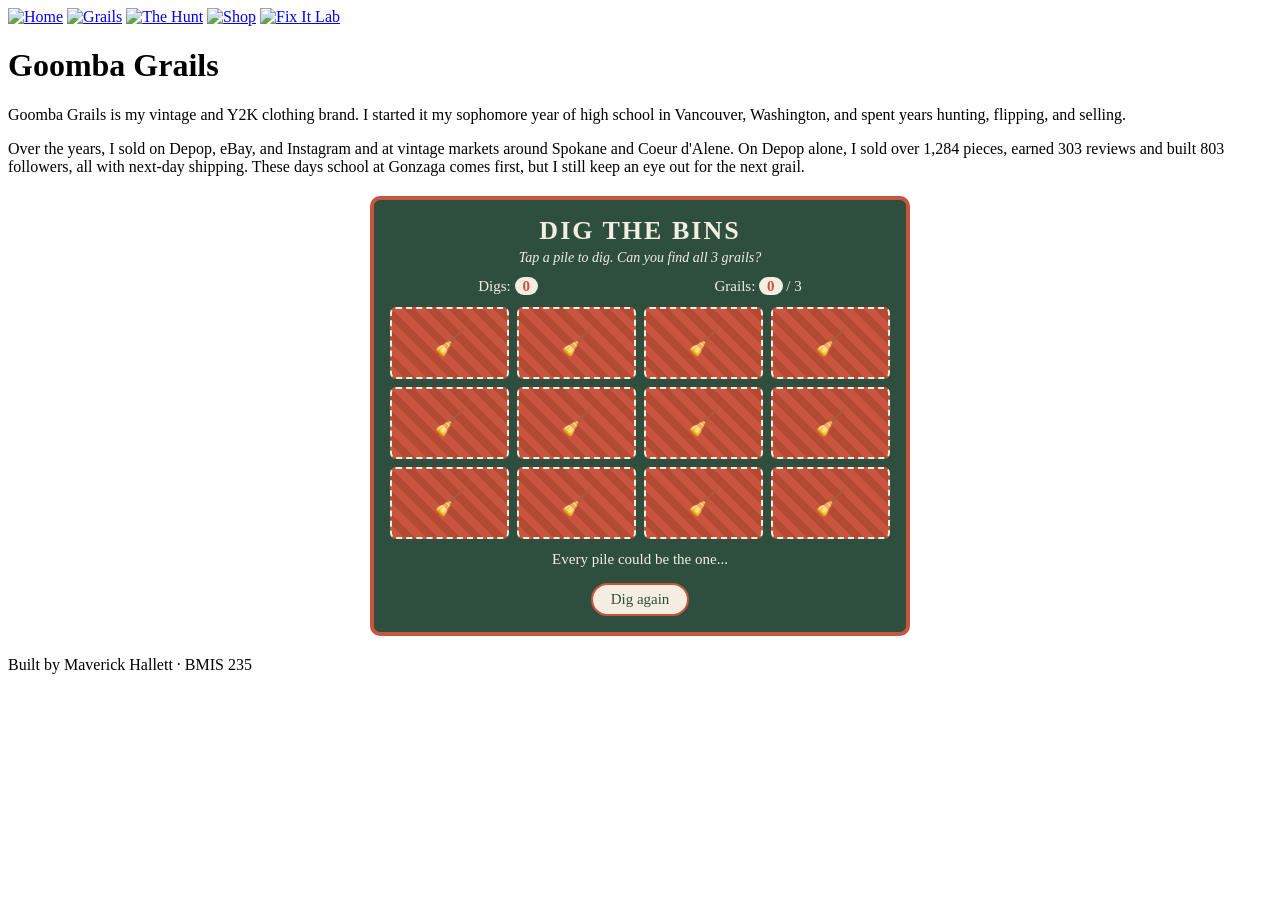
==== index.html @ 56904c8f "Update author comments to HTML-4 Co-Authored-By: Claude Opus 5.5 <noreply@anthropic.com> Claude-Sess" ====
<!DOCTYPE html>
<!--
  Author: Maverick Hallett
  GU username: mhallett
  Course: BMIS 235 - HTML-4
-->
<html lang="en">
<head>
<meta charset="utf-8">
<meta name="author" content="Maverick Hallett">
<title>Goomba Grails | Home</title>

<!-- this one line connects the page to the stylesheet -->
<link rel="stylesheet" href="styles.css">
</head>
<body>

<!-- ===== MENU ============================================================
     The menu is four links. Each link wraps an image instead of words.
     Build it once on this page, check that every link works,
     then copy the whole <nav> block and paste it over the menu on the
     other three pages, so every page has the exact same menu.
     ===================================================================== -->
<nav>
    <a href="index.html"><img src="img/home.png" alt="Home"></a>
    <a href="grails.html"><img src="img/grails.png" alt="Grails"></a>
    <a href="thehunt.html"><img src="img/thehunt.png" alt="The Hunt"></a>
    <a href="shop.html"><img src="img/shop.png" alt="Shop"></a>
    <a href="fixit.html"><img src="img/fixit.png" alt="Fix It Lab"></a>
</nav>

<h1>Goomba Grails</h1>
  
<p>Goomba Grails is my vintage and Y2K clothing brand. I started it my
sophomore year of high school in Vancouver, Washington, and spent years
hunting, flipping, and selling.</p>
  
<p>Over the years, I sold on Depop, eBay, and Instagram and at vintage
markets around Spokane and Coeur d'Alene. On Depop alone, I sold over
1,284 pieces, earned 303 reviews and built 803 followers, all with
next-day shipping. These days school at Gonzaga comes first, but I
still keep an eye out for the next grail.</p>

  

<!-- ===== SHOWCASE ======================================================
     This box is empty on purpose. In Part 7 you paste an interactive
     graphic BETWEEN the opening <div> and the closing </div> below.
     ===================================================================== -->
<div class="showcase">
  <!-- HTML: the "Dig the Bins" game. 12 piles of clothes; tap one to dig through it.
     Most piles are junk, but 3 hide real Goomba Grails finds. -->
<div class="showcase-game">
  <div class="showcase-head">
    <div class="showcase-title">Dig the Bins</div>
    <div class="showcase-sub">Tap a pile to dig. Can you find all 3 grails?</div>
  </div>
  <div class="showcase-stats">
    <span>Digs: <b class="showcase-digs">0</b></span>
    <span>Grails: <b class="showcase-found">0</b> / 3</span>
  </div>
  <div class="showcase-grid"></div>
  <div class="showcase-msg">Every pile could be the one...</div>
  <button class="showcase-reset" type="button">Dig again</button>
</div>

<!-- CSS: brand colors, the bin tiles, the flip animation and the grail glow.
     Every rule starts with .showcase so it can't change the rest of the page. -->
<style>
.showcase .showcase-game {
  max-width: 540px;
  margin: 20px auto;
  padding: 16px;
  background: #2F4F3E;
  border: 4px solid #C8553D;
  border-radius: 10px;
  font-family: Georgia, serif;
  color: #F4EDE1;
  box-sizing: border-box;
  text-align: center;
}
.showcase .showcase-title {
  font-size: 26px;
  font-weight: bold;
  letter-spacing: 2px;
  text-transform: uppercase;
}
.showcase .showcase-sub {
  font-size: 14px;
  font-style: italic;
  margin-top: 4px;
}
.showcase .showcase-stats {
  display: flex;
  justify-content: space-around;
  margin: 12px 0;
  font-size: 15px;
}
.showcase .showcase-stats b {
  color: #C8553D;
  background: #F4EDE1;
  padding: 1px 8px;
  border-radius: 10px;
}
.showcase .showcase-grid {
  display: grid;
  grid-template-columns: repeat(4, 1fr);
  gap: 8px;
}
.showcase .showcase-tile {
  height: 72px;
  perspective: 600px;
  cursor: pointer;
}
.showcase .showcase-inner {
  position: relative;
  width: 100%;
  height: 100%;
  transition: transform 0.5s;
  transform-style: preserve-3d;
}
.showcase .showcase-tile.dug .showcase-inner {
  transform: rotateY(180deg);
}
.showcase .showcase-front,
.showcase .showcase-back {
  position: absolute;
  inset: 0;
  display: flex;
  align-items: center;
  justify-content: center;
  padding: 4px;
  border-radius: 6px;
  backface-visibility: hidden;
  box-sizing: border-box;
  font-size: 12px;
  line-height: 1.2;
}
.showcase .showcase-front {
  background: repeating-linear-gradient(45deg, #C8553D, #C8553D 8px, #b44a34 8px, #b44a34 16px);
  border: 2px dashed #F4EDE1;
  font-size: 26px;
}
.showcase .showcase-tile:hover .showcase-front {
  filter: brightness(1.15);
}
.showcase .showcase-back {
  background: #F4EDE1;
  color: #7a7a7a;
  transform: rotateY(180deg);
  font-style: italic;
}
.showcase .showcase-tile.grail .showcase-back {
  background: #F4EDE1;
  color: #2F4F3E;
  font-style: normal;
  font-weight: bold;
  border: 3px solid #C8553D;
  animation: showcase-glow 1s ease-in-out 2;
}
@keyframes showcase-glow {
  0%, 100% { box-shadow: 0 0 0 rgba(244, 237, 225, 0); }
  50% { box-shadow: 0 0 18px 6px rgba(244, 237, 225, 0.9); }
}
.showcase .showcase-msg {
  margin-top: 12px;
  min-height: 22px;
  font-size: 15px;
}
.showcase .showcase-msg.win {
  font-weight: bold;
  font-size: 17px;
}
.showcase .showcase-reset {
  margin-top: 10px;
  padding: 6px 18px;
  font-family: Georgia, serif;
  font-size: 15px;
  background: #F4EDE1;
  color: #2F4F3E;
  border: 2px solid #C8553D;
  border-radius: 20px;
  cursor: pointer;
}
.showcase .showcase-reset:hover {
  background: #C8553D;
  color: #F4EDE1;
}
@media (max-width: 480px) {
  .showcase .showcase-tile { height: 64px; }
  .showcase .showcase-back { font-size: 10px; }
  .showcase .showcase-title { font-size: 21px; }
}
</style>

<!-- JavaScript: shuffles the piles, flips a pile when tapped, counts digs and grails,
     and shows a win message when all 3 grails are found. -->
<script>
(function () {
  var game = document.querySelector('.showcase .showcase-game');
  var grid = game.querySelector('.showcase-grid');
  var digsEl = game.querySelector('.showcase-digs');
  var foundEl = game.querySelector('.showcase-found');
  var msg = game.querySelector('.showcase-msg');

  var grails = ["'50s Levi's Big E Jacket", 'Original Nirvana In Utero', 'Patagonia Synchilla'];
  var junk = ['Faded promo tee', 'Stained khakis', 'Mall-brand polo', 'Pilled fleece',
              'Office slacks', '5K fun run tee', 'Torn windbreaker', 'Plain gray hoodie', 'One lonely sock'];
  var junkLines = ['Nope. Keep digging.', 'Just a rag...', 'Bins gonna bin.', 'Not today.', 'Back in the pile.'];
  var digs = 0, found = 0;

  function shuffle(list) {
    for (var i = list.length - 1; i > 0; i--) {
      var j = Math.floor(Math.random() * (i + 1));
      var t = list[i]; list[i] = list[j]; list[j] = t;
    }
    return list;
  }

  function build() {
    digs = 0; found = 0;
    digsEl.textContent = '0';
    foundEl.textContent = '0';
    msg.textContent = 'Every pile could be the one...';
    msg.classList.remove('win');
    grid.innerHTML = '';

    var items = grails.map(function (g) { return { name: g, grail: true }; })
      .concat(junk.map(function (j) { return { name: j, grail: false }; }));

    shuffle(items).forEach(function (item) {
      var tile = document.createElement('div');
      tile.className = 'showcase-tile';
      tile.innerHTML = '<div class="showcase-inner">' +
        '<div class="showcase-front">&#129529;</div>' +
        '<div class="showcase-back">' + (item.grail ? '&#11088; GRAIL!<br>' : '') + item.name + '</div>' +
        '</div>';
      tile.addEventListener('click', function () { dig(tile, item); });
      grid.appendChild(tile);
    });
  }

  function dig(tile, item) {
    if (tile.classList.contains('dug') || found === 3) return;
    tile.classList.add('dug');
    digs++;
    digsEl.textContent = digs;

    if (item.grail) {
      tile.classList.add('grail');
      found++;
      foundEl.textContent = found;
      if (found === 3) {
        msg.textContent = 'All 3 grails in ' + digs + ' digs. That\'s the hunt.';
        msg.classList.add('win');
      } else {
        msg.textContent = 'GRAIL! ' + item.name + '!';
      }
    } else {
      msg.textContent = junkLines[Math.floor(Math.random() * junkLines.length)];
    }
  }

  game.querySelector('.showcase-reset').addEventListener('click', build);
  build();
})();
</script>
</div>

<!-- Footer: fill in your name -->
<footer>Built by Maverick Hallett &middot; BMIS 235</footer>

</body>
</html>
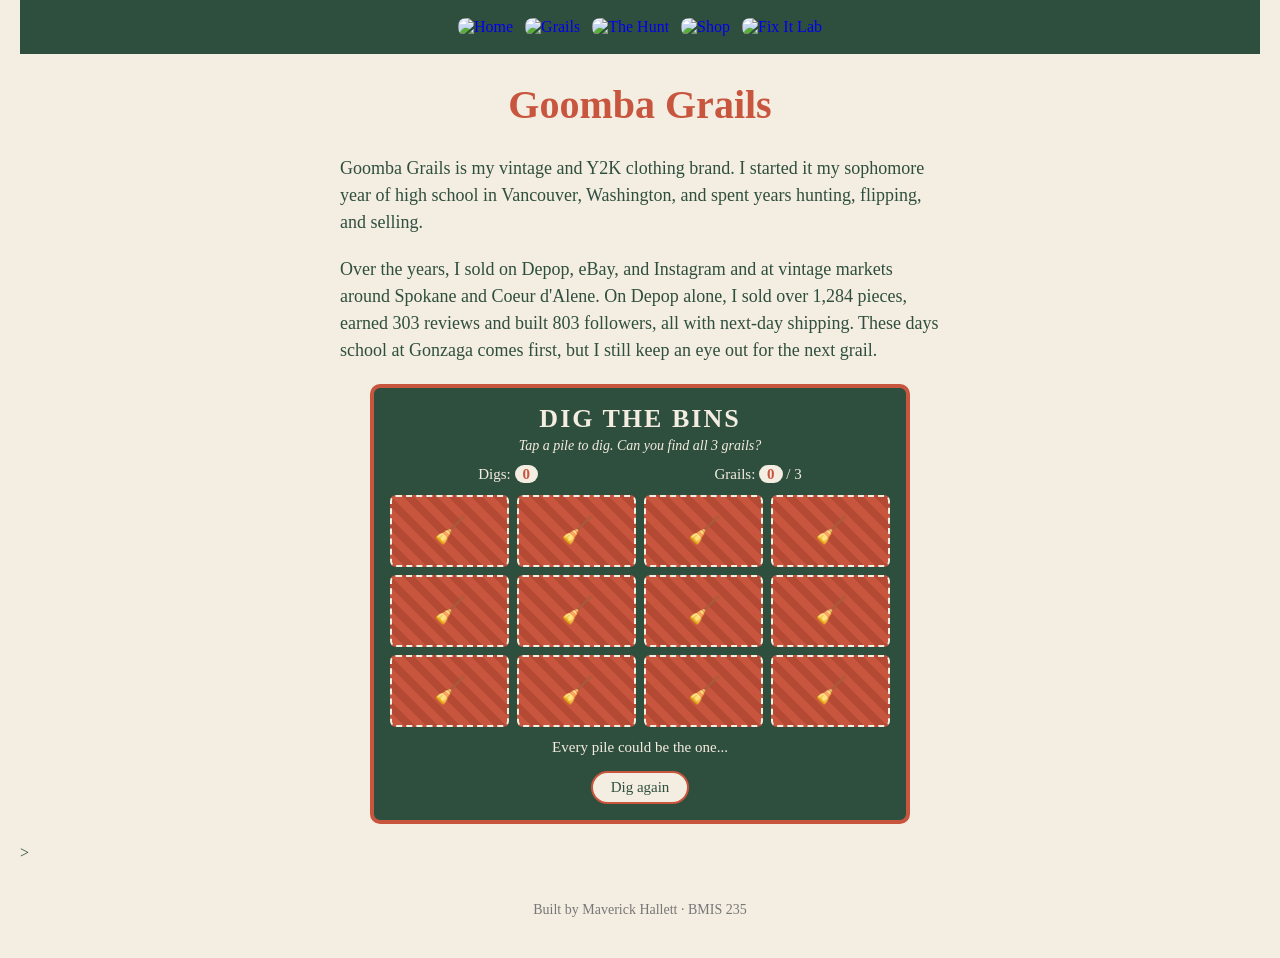
==== commit c32a43bb: "Add Fix It Lab to the menu on every page Co-Authored-By: Claude Opus 5.5 <noreply@anthropic.com> Cla" ====
--- a/index.html
+++ b/index.html
@@ -2,7 +2,7 @@
 <!--
   Author: Maverick Hallett
   GU username: mhallett
-  Course: BMIS 235 - HTML-4
+  Course: BMIS 235 - HTML-3
 -->
 <html lang="en">
 <head>
@@ -265,7 +265,7 @@
   build();
 })();
 </script>
-</div>
+></div>
 
 <!-- Footer: fill in your name -->
 <footer>Built by Maverick Hallett &middot; BMIS 235</footer>
--- a/styles.css
+++ b/styles.css
@@ -0,0 +1,87 @@
+/* =====================================================================
+   styles.css  ·  GOOMBA GRAILS
+   ---------------------------------------------------------------------
+   This one file is your brand guide. Every page that links to it gets
+   the same font, the same colors and the same spacing.
+   Change a color here once, and every page changes.
+
+   Use the same font and colors you picked for your Excel menu images,
+   so the menu and the pages look like one brand.
+   ===================================================================== */
+
+body {
+    font-family: Georgia, "Times New Roman", serif;
+    background-color: #F4EDE1;
+    color: #2F4F3E;
+    margin: 0;
+    padding: 0 20px 40px 20px;
+}
+
+/* the menu at the top of every page */
+nav {
+    background-color: #2F4F3E;
+    padding: 14px;
+    text-align: center;
+}
+
+/* every image inside the menu is forced to the same height.
+   If your images still look different sizes, their WIDTHS are
+   different: go back to Excel and make every cell the same size. */
+nav img {
+    height: 50px;
+    margin: 4px;
+    vertical-align: middle;
+}
+
+/* no underline or border around the image links */
+nav a {
+    text-decoration: none;
+}
+
+h1 {
+    color: #C8553D;
+    text-align: center;
+    font-size: 40px;
+}
+
+p {
+    max-width: 600px;
+    margin: 20px auto;
+    font-size: 18px;
+    line-height: 1.5;
+}
+
+footer {
+    text-align: center;
+    font-size: 14px;
+    color: #777777;
+    margin-top: 40px;
+}
+
+/* NEW STYLE 1: links match the brand, with a hover effect */
+p a {
+    color: #C8553D;
+    font-weight: bold;
+    text-decoration: none;
+}
+
+p a:hover {
+    color: #2F4F3E;
+    text-decoration: underline;
+}
+
+/* NEW STYLE 2: section headings with a rust underline */
+h2 {
+    color: #2F4F3E;
+    text-align: center;
+    font-size: 26px;
+    border-bottom: 3px solid #C8553D;
+    max-width: 600px;
+    margin: 40px auto 10px auto;
+    padding-bottom: 6px;
+}
+
+/* NEW STYLE 3: rounded corners on the menu buttons */
+nav img {
+    border-radius: 8px;
+}
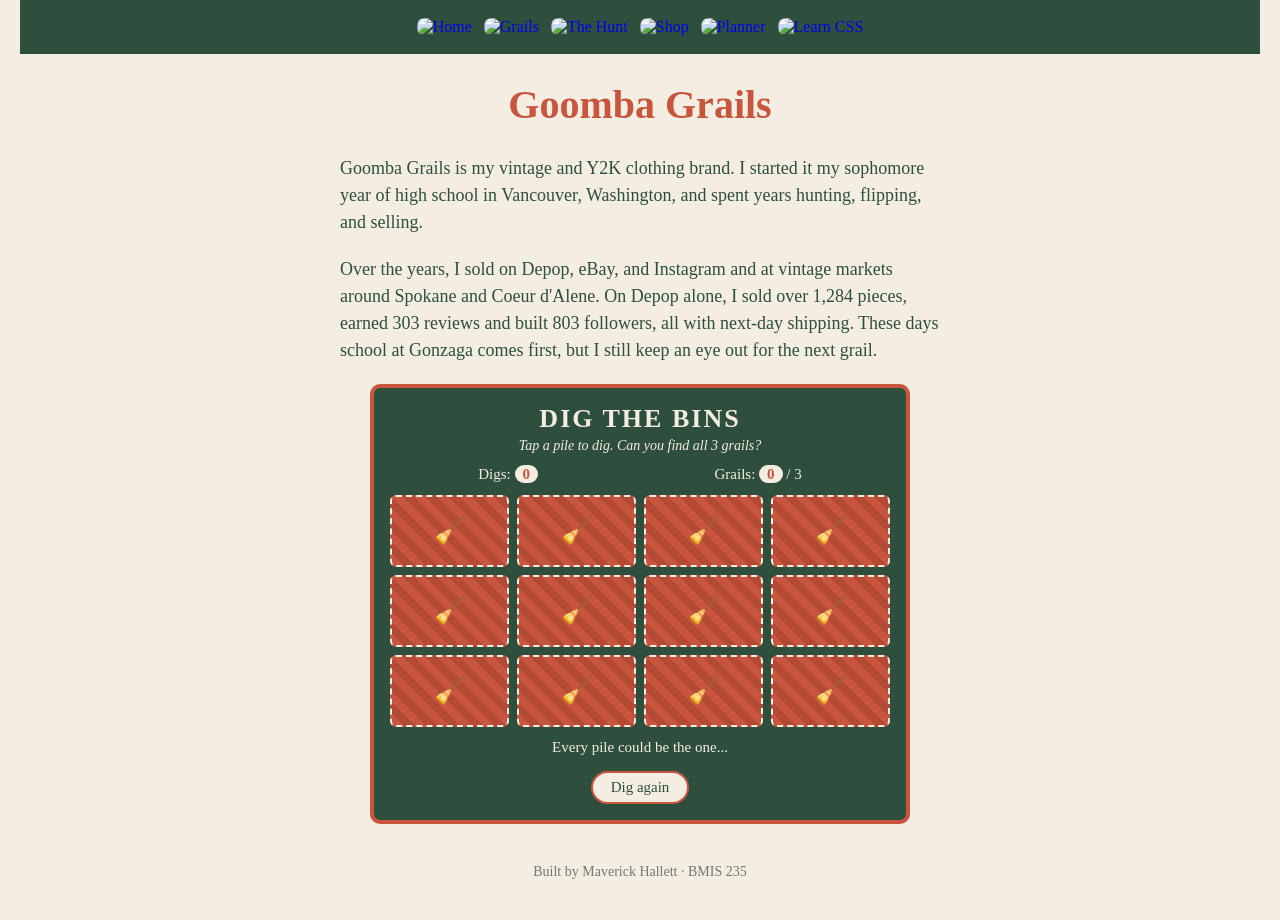
==== commit f1ccb182: "Swap Fix It Lab for Planner and Learn CSS in every menu Co-Authored-By: Claude Opus 5.5 <noreply@ant" ====
--- a/index.html
+++ b/index.html
@@ -2,7 +2,7 @@
 <!--
   Author: Maverick Hallett
   GU username: mhallett
-  Course: BMIS 235 - HTML-3
+  Course: BMIS 235 - HTML-4
 -->
 <html lang="en">
 <head>
@@ -26,7 +26,8 @@
     <a href="grails.html"><img src="img/grails.png" alt="Grails"></a>
     <a href="thehunt.html"><img src="img/thehunt.png" alt="The Hunt"></a>
     <a href="shop.html"><img src="img/shop.png" alt="Shop"></a>
-    <a href="fixit.html"><img src="img/fixit.png" alt="Fix It Lab"></a>
+    <a href="planner.html"><img src="img/planner.png" alt="Planner"></a>
+    <a href="learn.html"><img src="img/learn.png" alt="Learn CSS"></a>
 </nav>
 
 <h1>Goomba Grails</h1>
@@ -265,7 +266,7 @@
   build();
 })();
 </script>
-></div>
+</div>
 
 <!-- Footer: fill in your name -->
 <footer>Built by Maverick Hallett &middot; BMIS 235</footer>
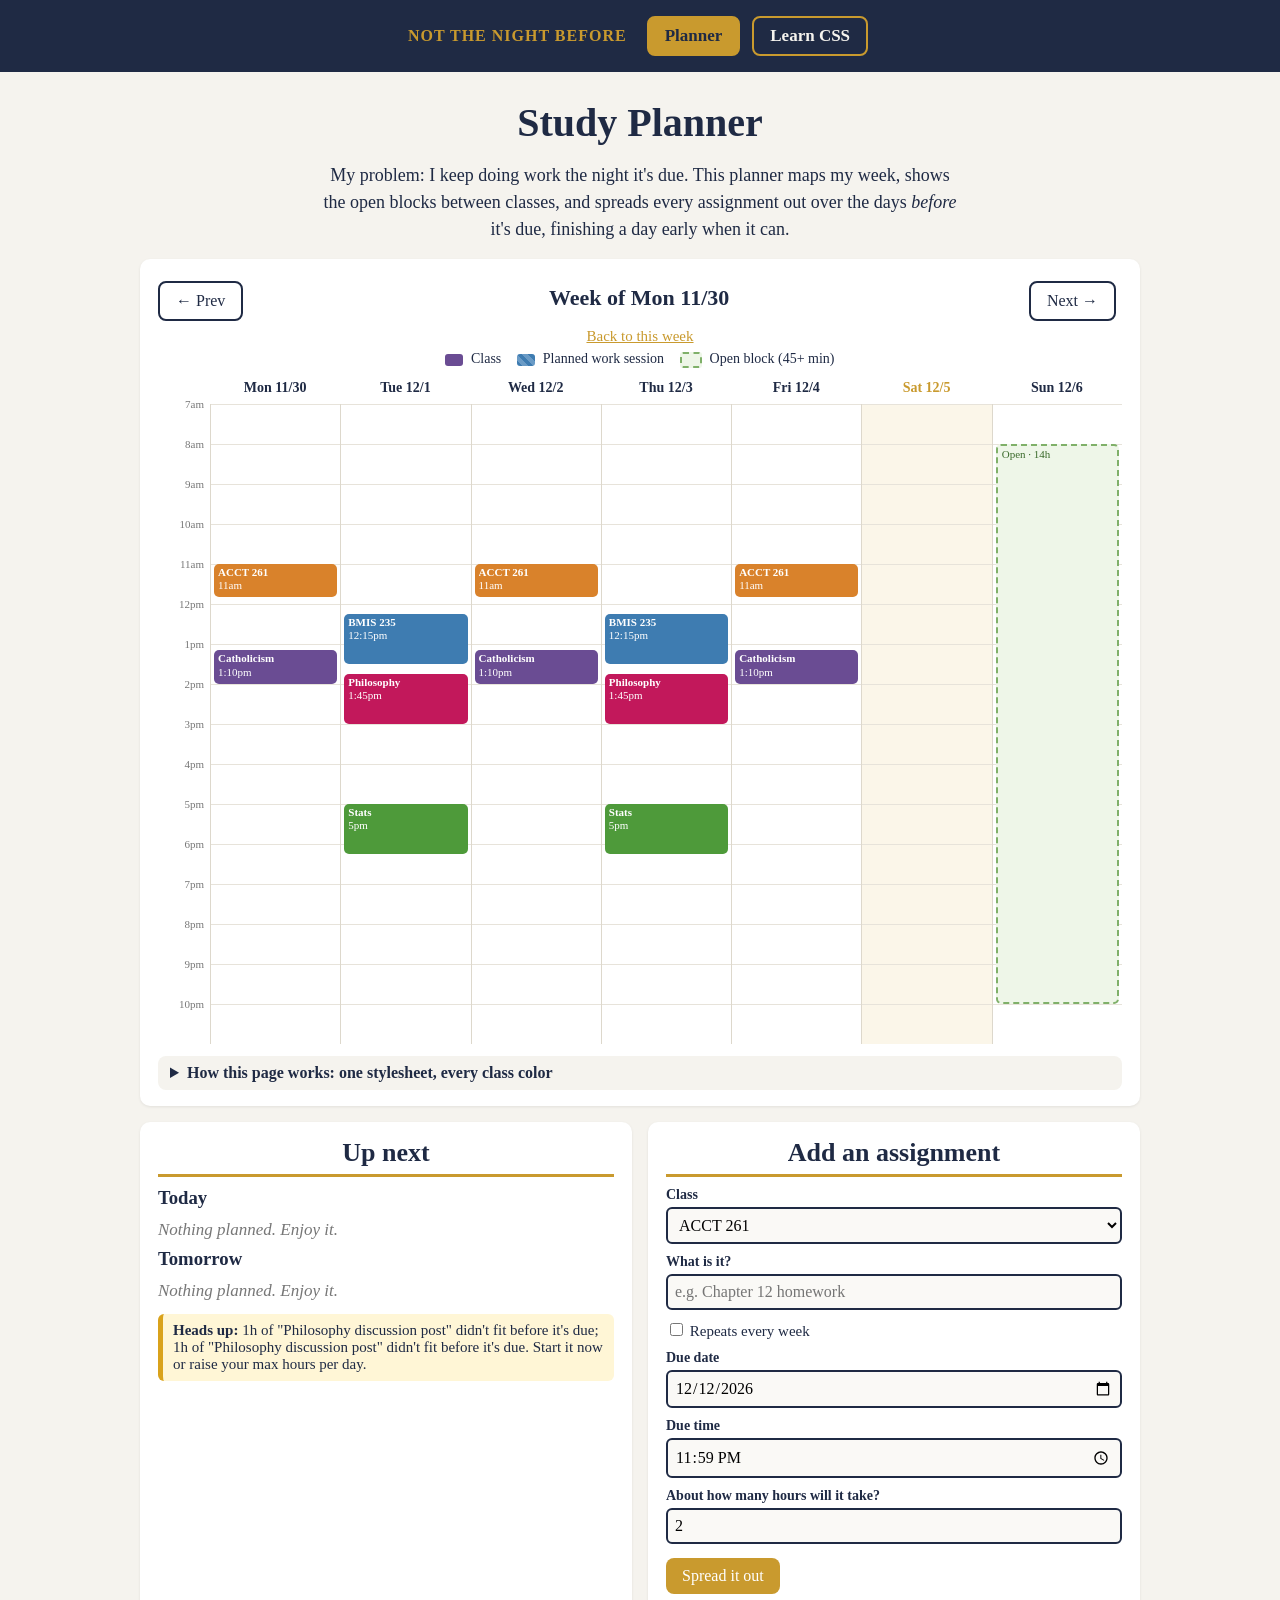
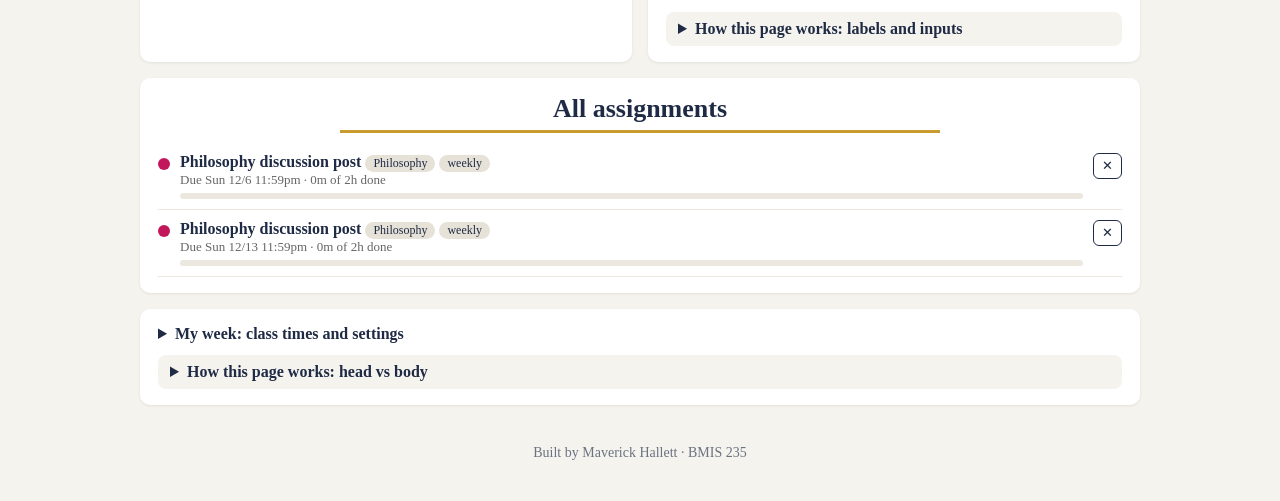
==== commit 368c1dac: "Remove the Goomba Grails pages and menu images Co-Authored-By: Claude Opus 5.5 <noreply@anthropic.co" ====
--- a/index.html
+++ b/index.html
@@ -2,274 +2,145 @@
 <!--
   Author: Maverick Hallett
   GU username: mhallett
-  Course: BMIS 235 - HTML-4
+  Course: BMIS 235 - HTML-4 (Path 3: Full build)
+  Page: Home. A study planner that spreads work out before the due date instead of the night before.
 -->
 <html lang="en">
 <head>
 <meta charset="utf-8">
+<meta name="viewport" content="width=device-width, initial-scale=1">
 <meta name="author" content="Maverick Hallett">
-<title>Goomba Grails | Home</title>
+<title>Not the Night Before | Study Planner</title>
 
-<!-- this one line connects the page to the stylesheet -->
+<!-- the brand stylesheet both pages share -->
 <link rel="stylesheet" href="styles.css">
+<!-- styles for the planner and Learn CSS pages (class colors live here) -->
+<link rel="stylesheet" href="tools.css">
 </head>
 <body>
 
-<!-- ===== MENU ============================================================
-     The menu is four links. Each link wraps an image instead of words.
-     Build it once on this page, check that every link works,
-     then copy the whole <nav> block and paste it over the menu on the
-     other three pages, so every page has the exact same menu.
-     ===================================================================== -->
 <nav>
-    <a href="index.html"><img src="img/home.png" alt="Home"></a>
-    <a href="grails.html"><img src="img/grails.png" alt="Grails"></a>
-    <a href="thehunt.html"><img src="img/thehunt.png" alt="The Hunt"></a>
-    <a href="shop.html"><img src="img/shop.png" alt="Shop"></a>
-    <a href="planner.html"><img src="img/planner.png" alt="Planner"></a>
-    <a href="learn.html"><img src="img/learn.png" alt="Learn CSS"></a>
+    <span class="site-name">NOT THE NIGHT BEFORE</span>
+    <a href="index.html" class="here">Planner</a>
+    <a href="learn.html">Learn CSS</a>
 </nav>
 
-<h1>Goomba Grails</h1>
-  
-<p>Goomba Grails is my vintage and Y2K clothing brand. I started it my
-sophomore year of high school in Vancouver, Washington, and spent years
-hunting, flipping, and selling.</p>
-  
-<p>Over the years, I sold on Depop, eBay, and Instagram and at vintage
-markets around Spokane and Coeur d'Alene. On Depop alone, I sold over
-1,284 pieces, earned 303 reviews and built 803 followers, all with
-next-day shipping. These days school at Gonzaga comes first, but I
-still keep an eye out for the next grail.</p>
+<h1>Study Planner</h1>
+<p class="tool-intro">My problem: I keep doing work the night it's due. This planner maps my week,
+shows the open blocks between classes, and spreads every assignment out over the days
+<em>before</em> it's due, finishing a day early when it can.</p>
 
-  
+<main class="tool">
 
-<!-- ===== SHOWCASE ======================================================
-     This box is empty on purpose. In Part 7 you paste an interactive
-     graphic BETWEEN the opening <div> and the closing </div> below.
-     ===================================================================== -->
-<div class="showcase">
-  <!-- HTML: the "Dig the Bins" game. 12 piles of clothes; tap one to dig through it.
-     Most piles are junk, but 3 hide real Goomba Grails finds. -->
-<div class="showcase-game">
-  <div class="showcase-head">
-    <div class="showcase-title">Dig the Bins</div>
-    <div class="showcase-sub">Tap a pile to dig. Can you find all 3 grails?</div>
+  <!-- ===== THIS WEEK ===== -->
+  <section class="tool-card">
+    <div class="pl-weekbar">
+      <button type="button" class="tool-btn tool-ghost" id="pl-prev" aria-label="Previous week">← Prev</button>
+      <h2 id="pl-week-label">This week</h2>
+      <button type="button" class="tool-btn tool-ghost" id="pl-next" aria-label="Next week">Next →</button>
+    </div>
+    <div class="pl-center"><button type="button" class="tool-link" id="pl-this">Back to this week</button></div>
+    <div class="pl-legend">
+      <span><i class="pl-key pl-key-class"></i> Class</span>
+      <span><i class="pl-key pl-key-session"></i> Planned work session</span>
+      <span><i class="pl-key pl-key-open"></i> Open block (45+ min)</span>
+    </div>
+    <div class="pl-scroll"><div class="pl-grid" id="pl-grid"></div></div>
+    <details class="tool-how">
+      <summary>How this page works: one stylesheet, every class color</summary>
+      <p>Every ACCT 261 block on this map, in the list and in the editor gets its color from
+      <strong>one rule</strong> in <code>tools.css</code>: <code>.c-acct { background: #D9822B; }</code>.
+      The blocks just carry <code>class="c-acct"</code>. Change that one rule and every ACCT block on
+      the page changes. That's the same reason one <code>styles.css</code> can brand both pages of this site.
+      <a href="learn.html">Try it in Learn CSS →</a></p>
+    </details>
+  </section>
+
+  <div class="pl-two">
+    <!-- ===== UP NEXT ===== -->
+    <section class="tool-card">
+      <h2>Up next</h2>
+      <div id="pl-upnext"></div>
+    </section>
+
+    <!-- ===== ADD WORK ===== -->
+    <section class="tool-card">
+      <h2>Add an assignment</h2>
+      <form id="pl-form" class="pl-form">
+        <label for="pl-cls">Class</label>
+        <select id="pl-cls"></select>
+
+        <label for="pl-name">What is it?</label>
+        <input id="pl-name" type="text" placeholder="e.g. Chapter 12 homework" autocomplete="off">
+
+        <label class="pl-check"><input id="pl-weekly" type="checkbox"> Repeats every week</label>
+
+        <div id="pl-date-wrap">
+          <label for="pl-date">Due date</label>
+          <input id="pl-date" type="date">
+        </div>
+        <div id="pl-dow-wrap" hidden>
+          <label for="pl-dow">Due every</label>
+          <select id="pl-dow">
+            <option value="0">Sunday</option><option value="1">Monday</option><option value="2">Tuesday</option>
+            <option value="3">Wednesday</option><option value="4">Thursday</option><option value="5">Friday</option>
+            <option value="6">Saturday</option>
+          </select>
+        </div>
+
+        <label for="pl-time">Due time</label>
+        <input id="pl-time" type="time" value="23:59">
+
+        <label for="pl-hours">About how many hours will it take?</label>
+        <input id="pl-hours" type="number" min="0.5" step="0.5" value="2">
+
+        <button type="submit" class="tool-btn">Spread it out</button>
+        <span class="tool-small" id="pl-form-msg" aria-live="polite"></span>
+      </form>
+      <details class="tool-how">
+        <summary>How this page works: labels and inputs</summary>
+        <p>Each box is an <code>&lt;input&gt;</code> with a <code>&lt;label for="…"&gt;</code> whose
+        <code>for</code> matches the input's <code>id</code>. Click a label and the cursor jumps into
+        its box. It's the same idea as a link's <code>href</code> pointing at a file: one name has to
+        match another <strong>exactly</strong>.</p>
+      </details>
+    </section>
   </div>
-  <div class="showcase-stats">
-    <span>Digs: <b class="showcase-digs">0</b></span>
-    <span>Grails: <b class="showcase-found">0</b> / 3</span>
-  </div>
-  <div class="showcase-grid"></div>
-  <div class="showcase-msg">Every pile could be the one...</div>
-  <button class="showcase-reset" type="button">Dig again</button>
-</div>
 
-<!-- CSS: brand colors, the bin tiles, the flip animation and the grail glow.
-     Every rule starts with .showcase so it can't change the rest of the page. -->
-<style>
-.showcase .showcase-game {
-  max-width: 540px;
-  margin: 20px auto;
-  padding: 16px;
-  background: #2F4F3E;
-  border: 4px solid #C8553D;
-  border-radius: 10px;
-  font-family: Georgia, serif;
-  color: #F4EDE1;
-  box-sizing: border-box;
-  text-align: center;
-}
-.showcase .showcase-title {
-  font-size: 26px;
-  font-weight: bold;
-  letter-spacing: 2px;
-  text-transform: uppercase;
-}
-.showcase .showcase-sub {
-  font-size: 14px;
-  font-style: italic;
-  margin-top: 4px;
-}
-.showcase .showcase-stats {
-  display: flex;
-  justify-content: space-around;
-  margin: 12px 0;
-  font-size: 15px;
-}
-.showcase .showcase-stats b {
-  color: #C8553D;
-  background: #F4EDE1;
-  padding: 1px 8px;
-  border-radius: 10px;
-}
-.showcase .showcase-grid {
-  display: grid;
-  grid-template-columns: repeat(4, 1fr);
-  gap: 8px;
-}
-.showcase .showcase-tile {
-  height: 72px;
-  perspective: 600px;
-  cursor: pointer;
-}
-.showcase .showcase-inner {
-  position: relative;
-  width: 100%;
-  height: 100%;
-  transition: transform 0.5s;
-  transform-style: preserve-3d;
-}
-.showcase .showcase-tile.dug .showcase-inner {
-  transform: rotateY(180deg);
-}
-.showcase .showcase-front,
-.showcase .showcase-back {
-  position: absolute;
-  inset: 0;
-  display: flex;
-  align-items: center;
-  justify-content: center;
-  padding: 4px;
-  border-radius: 6px;
-  backface-visibility: hidden;
-  box-sizing: border-box;
-  font-size: 12px;
-  line-height: 1.2;
-}
-.showcase .showcase-front {
-  background: repeating-linear-gradient(45deg, #C8553D, #C8553D 8px, #b44a34 8px, #b44a34 16px);
-  border: 2px dashed #F4EDE1;
-  font-size: 26px;
-}
-.showcase .showcase-tile:hover .showcase-front {
-  filter: brightness(1.15);
-}
-.showcase .showcase-back {
-  background: #F4EDE1;
-  color: #7a7a7a;
-  transform: rotateY(180deg);
-  font-style: italic;
-}
-.showcase .showcase-tile.grail .showcase-back {
-  background: #F4EDE1;
-  color: #2F4F3E;
-  font-style: normal;
-  font-weight: bold;
-  border: 3px solid #C8553D;
-  animation: showcase-glow 1s ease-in-out 2;
-}
-@keyframes showcase-glow {
-  0%, 100% { box-shadow: 0 0 0 rgba(244, 237, 225, 0); }
-  50% { box-shadow: 0 0 18px 6px rgba(244, 237, 225, 0.9); }
-}
-.showcase .showcase-msg {
-  margin-top: 12px;
-  min-height: 22px;
-  font-size: 15px;
-}
-.showcase .showcase-msg.win {
-  font-weight: bold;
-  font-size: 17px;
-}
-.showcase .showcase-reset {
-  margin-top: 10px;
-  padding: 6px 18px;
-  font-family: Georgia, serif;
-  font-size: 15px;
-  background: #F4EDE1;
-  color: #2F4F3E;
-  border: 2px solid #C8553D;
-  border-radius: 20px;
-  cursor: pointer;
-}
-.showcase .showcase-reset:hover {
-  background: #C8553D;
-  color: #F4EDE1;
-}
-@media (max-width: 480px) {
-  .showcase .showcase-tile { height: 64px; }
-  .showcase .showcase-back { font-size: 10px; }
-  .showcase .showcase-title { font-size: 21px; }
-}
-</style>
+  <!-- ===== ASSIGNMENTS ===== -->
+  <section class="tool-card">
+    <h2>All assignments</h2>
+    <div id="pl-assignments"></div>
+  </section>
 
-<!-- JavaScript: shuffles the piles, flips a pile when tapped, counts digs and grails,
-     and shows a win message when all 3 grails are found. -->
-<script>
-(function () {
-  var game = document.querySelector('.showcase .showcase-game');
-  var grid = game.querySelector('.showcase-grid');
-  var digsEl = game.querySelector('.showcase-digs');
-  var foundEl = game.querySelector('.showcase-found');
-  var msg = game.querySelector('.showcase-msg');
+  <!-- ===== MY WEEK ===== -->
+  <section class="tool-card">
+    <details>
+      <summary class="pl-summary">My week: class times and settings</summary>
+      <div class="pl-settings">
+        <label>Start work at <input id="pl-start" type="time"></label>
+        <label>Stop by <input id="pl-end" type="time"></label>
+        <label>Max hours of work a day <input id="pl-max" type="number" min="1" max="12" step="1"></label>
+      </div>
+      <div id="pl-editor"></div>
+      <p class="tool-small">The planner keeps 10 minutes free before and after every class.
+      Everything you add here is saved in this browser only. Other visitors don't see it.</p>
+      <button type="button" class="tool-btn tool-ghost" id="pl-reset">Reset to my default schedule</button>
+    </details>
+    <details class="tool-how">
+      <summary>How this page works: head vs body</summary>
+      <p>Everything you can see is inside <code>&lt;body&gt;</code>. The <code>&lt;head&gt;</code> holds
+      things you don't see on the page: the <code>&lt;title&gt;</code> ("Not the Night Before | Study Planner",
+      shown on the browser tab) and the two <code>&lt;link&gt;</code> lines that load
+      <code>styles.css</code> and <code>tools.css</code>.</p>
+    </details>
+  </section>
 
-  var grails = ["'50s Levi's Big E Jacket", 'Original Nirvana In Utero', 'Patagonia Synchilla'];
-  var junk = ['Faded promo tee', 'Stained khakis', 'Mall-brand polo', 'Pilled fleece',
-              'Office slacks', '5K fun run tee', 'Torn windbreaker', 'Plain gray hoodie', 'One lonely sock'];
-  var junkLines = ['Nope. Keep digging.', 'Just a rag...', 'Bins gonna bin.', 'Not today.', 'Back in the pile.'];
-  var digs = 0, found = 0;
+</main>
 
-  function shuffle(list) {
-    for (var i = list.length - 1; i > 0; i--) {
-      var j = Math.floor(Math.random() * (i + 1));
-      var t = list[i]; list[i] = list[j]; list[j] = t;
-    }
-    return list;
-  }
-
-  function build() {
-    digs = 0; found = 0;
-    digsEl.textContent = '0';
-    foundEl.textContent = '0';
-    msg.textContent = 'Every pile could be the one...';
-    msg.classList.remove('win');
-    grid.innerHTML = '';
-
-    var items = grails.map(function (g) { return { name: g, grail: true }; })
-      .concat(junk.map(function (j) { return { name: j, grail: false }; }));
-
-    shuffle(items).forEach(function (item) {
-      var tile = document.createElement('div');
-      tile.className = 'showcase-tile';
-      tile.innerHTML = '<div class="showcase-inner">' +
-        '<div class="showcase-front">&#129529;</div>' +
-        '<div class="showcase-back">' + (item.grail ? '&#11088; GRAIL!<br>' : '') + item.name + '</div>' +
-        '</div>';
-      tile.addEventListener('click', function () { dig(tile, item); });
-      grid.appendChild(tile);
-    });
-  }
-
-  function dig(tile, item) {
-    if (tile.classList.contains('dug') || found === 3) return;
-    tile.classList.add('dug');
-    digs++;
-    digsEl.textContent = digs;
-
-    if (item.grail) {
-      tile.classList.add('grail');
-      found++;
-      foundEl.textContent = found;
-      if (found === 3) {
-        msg.textContent = 'All 3 grails in ' + digs + ' digs. That\'s the hunt.';
-        msg.classList.add('win');
-      } else {
-        msg.textContent = 'GRAIL! ' + item.name + '!';
-      }
-    } else {
-      msg.textContent = junkLines[Math.floor(Math.random() * junkLines.length)];
-    }
-  }
-
-  game.querySelector('.showcase-reset').addEventListener('click', build);
-  build();
-})();
-</script>
-</div>
-
-<!-- Footer: fill in your name -->
 <footer>Built by Maverick Hallett &middot; BMIS 235</footer>
 
+<!-- AI piece (made with Claude): the scheduler and the week map -->
+<script src="planner.js"></script>
 </body>
 </html>
--- a/styles.css
+++ b/styles.css
@@ -1,87 +1,85 @@
 /* =====================================================================
-   styles.css  ·  GOOMBA GRAILS
+   styles.css  ·  NOT THE NIGHT BEFORE
+   Author: Maverick Hallett (mhallett) · BMIS 235 HTML-4
    ---------------------------------------------------------------------
-   This one file is your brand guide. Every page that links to it gets
-   the same font, the same colors and the same spacing.
-   Change a color here once, and every page changes.
-
-   Use the same font and colors you picked for your Excel menu images,
-   so the menu and the pages look like one brand.
+   The brand for every page: one font, navy and gold, the same menu
+   and footer. Every page links to this file in its <head>, so a change
+   here changes the whole site.
    ===================================================================== */
 
 body {
     font-family: Georgia, "Times New Roman", serif;
-    background-color: #F4EDE1;
-    color: #2F4F3E;
+    background-color: #F5F3EE;
+    color: #1F2A44;
     margin: 0;
     padding: 0 20px 40px 20px;
 }
 
 /* the menu at the top of every page */
 nav {
-    background-color: #2F4F3E;
+    background-color: #1F2A44;
+    margin: 0 -20px;
     padding: 14px;
     text-align: center;
 }
 
-/* every image inside the menu is forced to the same height.
-   If your images still look different sizes, their WIDTHS are
-   different: go back to Excel and make every cell the same size. */
-nav img {
-    height: 50px;
-    margin: 4px;
-    vertical-align: middle;
+nav a {
+    display: inline-block;
+    color: #F5F3EE;
+    font-weight: bold;
+    font-size: 17px;
+    text-decoration: none;
+    padding: 8px 16px;
+    margin: 2px 4px;
+    border: 2px solid #C99A2E;
+    border-radius: 8px;
 }
 
-/* no underline or border around the image links */
-nav a {
-    text-decoration: none;
+/* the page you're on, and hovering, both turn gold */
+nav a:hover, nav a.here {
+    background-color: #C99A2E;
+    color: #1F2A44;
+}
+
+.site-name {
+    color: #C99A2E;
+    font-weight: bold;
+    margin-right: 12px;
+    letter-spacing: 1px;
 }
 
 h1 {
-    color: #C8553D;
+    color: #1F2A44;
     text-align: center;
     font-size: 40px;
+    margin-bottom: 10px;
+}
+
+h2 {
+    color: #1F2A44;
+    text-align: center;
+    font-size: 26px;
+    border-bottom: 3px solid #C99A2E;
+    max-width: 600px;
+    margin: 30px auto 10px auto;
+    padding-bottom: 6px;
 }
 
 p {
-    max-width: 600px;
-    margin: 20px auto;
+    max-width: 640px;
+    margin: 16px auto;
     font-size: 18px;
     line-height: 1.5;
+}
+
+p a {
+    color: #A97F22;
+    font-weight: bold;
 }
 
 footer {
     text-align: center;
     font-size: 14px;
-    color: #777777;
+    color: #6B7280;
     margin-top: 40px;
 }
-
-/* NEW STYLE 1: links match the brand, with a hover effect */
-p a {
-    color: #C8553D;
-    font-weight: bold;
-    text-decoration: none;
-}
-
-p a:hover {
-    color: #2F4F3E;
-    text-decoration: underline;
-}
-
-/* NEW STYLE 2: section headings with a rust underline */
-h2 {
-    color: #2F4F3E;
-    text-align: center;
-    font-size: 26px;
-    border-bottom: 3px solid #C8553D;
-    max-width: 600px;
-    margin: 40px auto 10px auto;
-    padding-bottom: 6px;
-}
-
-/* NEW STYLE 3: rounded corners on the menu buttons */
-nav img {
-    border-radius: 8px;
-}
--- a/tools.css
+++ b/tools.css
@@ -0,0 +1,574 @@
+/* =====================================================================
+   tools.css  ·  NOT THE NIGHT BEFORE (planner + Learn CSS)
+   Author: Maverick Hallett (mhallett) · BMIS 235 HTML-4
+   Extra styles for the planner (index.html) and learn.html. The brand
+   itself (font, navy, gold, the menu) comes from styles.css, which
+   every page links to first.
+   ===================================================================== */
+
+/* ---------- one rule per class color ----------
+   Every block, dot and tag for a class uses these. Change one line here
+   and that class changes color everywhere on the planner. */
+.c-acct  { background: #D9822B; }
+.c-cath  { background: #6A4C93; }
+.c-bmis  { background: #3E7CB1; }
+.c-phil  { background: #C2185B; }
+.c-stats { background: #4E9A3A; }
+.c-musc  { background: #B8860B; }
+.c-gscg  { background: #0F766E; }
+
+/* ---------- shared layout ---------- */
+.tool-intro { text-align: center; }
+
+.tool {
+    max-width: 1000px;
+    margin: 0 auto;
+}
+
+.tool code, .tool pre, .tool textarea.mono, #pg-css, .mini-link {
+    font-family: "Courier New", Consolas, monospace;
+}
+
+.tool code {
+    background: #E6E2D8;
+    padding: 1px 5px;
+    border-radius: 4px;
+    font-size: 0.95em;
+}
+
+.tool-card {
+    background: #FFFFFF;
+    border-radius: 10px;
+    padding: 16px 18px;
+    margin: 16px 0;
+    box-shadow: 0 1px 3px rgba(0, 0, 0, 0.08);
+}
+
+.tool-card h2 { margin-top: 0; }
+.tool-card h3 { margin: 0 0 8px 0; color: #1F2A44; }
+
+.tool-card p, .tool-card li, .tool-panel > p {
+    max-width: none;
+    margin: 6px 0;
+    font-size: 17px;
+    line-height: 1.5;
+}
+
+.tool-panel > p { max-width: 760px; margin: 10px auto; }
+
+.tool-lesson { border-left: 6px solid #C99A2E; }
+
+.tool-code {
+    background: #1F2A44;
+    color: #F5F3EE;
+    padding: 12px 14px;
+    border-radius: 8px;
+    font-size: 15px;
+    line-height: 1.5;
+    overflow-x: auto;
+}
+
+.tool-btn {
+    font-family: Georgia, serif;
+    font-size: 16px;
+    padding: 9px 16px;
+    border: none;
+    border-radius: 8px;
+    background: #C99A2E;
+    color: #FFFFFF;
+    cursor: pointer;
+    margin: 6px 6px 6px 0;
+}
+
+.tool-btn:hover { background: #A97F22; }
+
+.tool-ghost {
+    background: transparent;
+    color: #1F2A44;
+    border: 2px solid #1F2A44;
+}
+
+.tool-ghost:hover { background: #E6E2D8; }
+
+.tool-link {
+    background: none;
+    border: none;
+    color: #C99A2E;
+    font-family: Georgia, serif;
+    font-size: 15px;
+    text-decoration: underline;
+    cursor: pointer;
+    padding: 0 4px;
+}
+
+.tool-next { display: block; margin: 20px auto 0 auto; }
+.tool-small { font-size: 14px; color: #555555; }
+.tool-center { text-align: center; }
+.tool-label { font-weight: bold; font-size: 14px; margin: 6px 0 4px 0; }
+
+.tool-how {
+    margin-top: 12px;
+    background: #F5F3EE;
+    border-radius: 8px;
+    padding: 8px 12px;
+}
+
+.tool-how summary, .pl-summary {
+    cursor: pointer;
+    font-weight: bold;
+    color: #1F2A44;
+}
+
+.tool-how p { font-size: 16px; }
+
+.tool-listen select, .tool-listen textarea {
+    display: block;
+    width: 100%;
+    box-sizing: border-box;
+    margin: 8px 0;
+    font-size: 15px;
+}
+
+.tool-listen summary { cursor: pointer; font-weight: bold; }
+
+/* step buttons (Learn CSS) */
+.tool-steps {
+    display: flex;
+    flex-wrap: wrap;
+    gap: 8px;
+    justify-content: center;
+    margin: 20px 0;
+}
+
+.tool-step {
+    font-family: Georgia, serif;
+    font-size: 16px;
+    padding: 10px 14px;
+    border: 2px solid #1F2A44;
+    border-radius: 8px;
+    background: #F5F3EE;
+    color: #1F2A44;
+    cursor: pointer;
+}
+
+.tool-step.active { background: #1F2A44; color: #F5F3EE; }
+.tool-step.done::after { content: " ✓"; }
+
+/* =====================================================================
+   PLANNER
+   ===================================================================== */
+.pl-weekbar {
+    display: flex;
+    align-items: center;
+    justify-content: space-between;
+    gap: 10px;
+}
+
+.pl-weekbar h2 { margin: 0; border: none; font-size: 22px; }
+.pl-center { text-align: center; margin-bottom: 6px; }
+
+.pl-legend {
+    display: flex;
+    flex-wrap: wrap;
+    gap: 16px;
+    justify-content: center;
+    font-size: 14px;
+    margin-bottom: 10px;
+}
+
+.pl-key {
+    display: inline-block;
+    width: 18px;
+    height: 12px;
+    border-radius: 3px;
+    vertical-align: middle;
+    margin-right: 4px;
+}
+
+.pl-key-class { background: #6A4C93; }
+.pl-key-session { background: repeating-linear-gradient(45deg, #3E7CB1, #3E7CB1 4px, #6A9BC6 4px, #6A9BC6 8px); }
+.pl-key-open { border: 2px dashed #7FB069; background: #EEF6E8; }
+
+.pl-scroll { overflow-x: auto; }
+
+.pl-grid {
+    display: grid;
+    grid-template-columns: 52px repeat(7, minmax(92px, 1fr));
+    min-width: 720px;
+    padding-top: 26px;
+    position: relative;
+}
+
+.pl-gutter { position: relative; }
+
+.pl-hour {
+    position: absolute;
+    right: 6px;
+    font-size: 11px;
+    color: #777777;
+    transform: translateY(-6px);
+}
+
+.pl-day { position: relative; }
+
+.pl-dayhead {
+    position: absolute;
+    top: -24px;
+    left: 0;
+    right: 0;
+    text-align: center;
+    font-size: 14px;
+    font-weight: bold;
+}
+
+.pl-today .pl-dayhead { color: #C99A2E; }
+.pl-today .pl-daybody { background-color: #FBF6E9; }
+
+.pl-daybody {
+    position: relative;
+    border-left: 1px solid #DDD8CC;
+    background-image: repeating-linear-gradient(to bottom, #E7E3DA 0, #E7E3DA 1px, transparent 1px, transparent 40px);
+}
+
+.pl-block {
+    position: absolute;
+    left: 3px;
+    right: 3px;
+    border-radius: 5px;
+    padding: 2px 4px;
+    box-sizing: border-box;
+    overflow: hidden;
+    font-size: 11px;
+    line-height: 1.25;
+    color: #FFFFFF;
+}
+
+.pl-block b, .pl-block span { display: block; white-space: nowrap; overflow: hidden; text-overflow: ellipsis; }
+
+.pl-open {
+    background: #EEF6E8;
+    border: 2px dashed #7FB069;
+    color: #3B6B2C;
+}
+
+.pl-session {
+    background-image: repeating-linear-gradient(45deg, rgba(255, 255, 255, 0) 0, rgba(255, 255, 255, 0) 4px, rgba(255, 255, 255, 0.28) 4px, rgba(255, 255, 255, 0.28) 8px);
+    outline: 2px solid #FFFFFF;
+    z-index: 2;
+}
+
+.pl-class { z-index: 1; }
+
+.pl-two {
+    display: grid;
+    grid-template-columns: 1fr 1fr;
+    gap: 16px;
+}
+
+.pl-two .tool-card { margin: 0; }
+.pl-two { margin: 16px 0; }
+
+.pl-list { list-style: none; padding: 0; margin: 0; }
+
+.pl-list li {
+    display: flex;
+    gap: 10px;
+    align-items: flex-start;
+    padding: 8px 0;
+    border-bottom: 1px solid #ECE8DF;
+    font-size: 16px;
+}
+
+.pl-list li > div { flex: 1; }
+
+.pl-dot {
+    display: inline-block;
+    width: 12px;
+    height: 12px;
+    border-radius: 50%;
+    flex: 0 0 12px;
+    margin-top: 5px;
+}
+
+.pl-why { font-size: 13px; color: #666666; }
+.pl-empty { color: #777777; font-style: italic; }
+
+.pl-done, .pl-x, .pl-mini {
+    font-family: Georgia, serif;
+    font-size: 13px;
+    border: 1px solid #1F2A44;
+    background: #FFFFFF;
+    color: #1F2A44;
+    border-radius: 6px;
+    padding: 4px 8px;
+    cursor: pointer;
+}
+
+.pl-done:hover, .pl-x:hover, .pl-mini:hover { background: #E6E2D8; }
+
+.pl-warn {
+    margin-top: 10px;
+    background: #FFF6D6;
+    border-left: 5px solid #D9A21B;
+    padding: 8px 10px;
+    border-radius: 6px;
+    font-size: 15px;
+}
+
+.pl-form label { display: block; font-weight: bold; font-size: 14px; margin: 10px 0 4px 0; }
+.pl-form .pl-check { font-weight: normal; font-size: 15px; }
+
+.pl-form input[type="text"], .pl-form input[type="date"], .pl-form input[type="time"],
+.pl-form input[type="number"], .pl-form select {
+    width: 100%;
+    box-sizing: border-box;
+    font-size: 16px;
+    padding: 7px;
+    border: 2px solid #1F2A44;
+    border-radius: 6px;
+    font-family: Georgia, serif;
+    background: #FAF9F6;
+}
+
+.pl-form .tool-btn { margin-top: 14px; }
+
+.pl-item {
+    display: flex;
+    gap: 10px;
+    align-items: flex-start;
+    padding: 10px 0;
+    border-bottom: 1px solid #ECE8DF;
+}
+
+.pl-item-main { flex: 1; }
+
+.pl-tag {
+    display: inline-block;
+    font-size: 12px;
+    background: #E6E2D8;
+    border-radius: 10px;
+    padding: 1px 8px;
+}
+
+.pl-late { color: #B3261E; font-weight: bold; }
+
+.pl-bar {
+    height: 6px;
+    background: #ECE8DF;
+    border-radius: 3px;
+    margin-top: 5px;
+    overflow: hidden;
+}
+
+.pl-bar span { display: block; height: 100%; background: #7FB069; }
+
+.pl-settings {
+    display: flex;
+    flex-wrap: wrap;
+    gap: 16px;
+    margin: 12px 0;
+    font-size: 15px;
+}
+
+.pl-settings input { font-size: 15px; padding: 4px; margin-left: 4px; width: auto; }
+
+.pl-edit-class { padding: 10px 0; border-bottom: 1px solid #ECE8DF; }
+.pl-edit-head { display: flex; gap: 8px; align-items: center; }
+.pl-edit-head .pl-dot { margin-top: 0; }
+
+.pl-edit-row {
+    display: flex;
+    flex-wrap: wrap;
+    align-items: center;
+    gap: 6px;
+    margin: 6px 0 6px 20px;
+    font-size: 14px;
+}
+
+.pl-daybox { font-size: 13px; white-space: nowrap; }
+.pl-edit-row input[type="time"] { font-size: 14px; padding: 3px; }
+.pl-edit-class > .pl-mini, .pl-edit-class > .pl-why { margin-left: 20px; }
+
+/* =====================================================================
+   LEARN CSS
+   ===================================================================== */
+.pg-tasks ol { padding-left: 0; list-style: none; margin: 0; }
+
+.pg-tasks li {
+    display: flex;
+    gap: 10px;
+    align-items: flex-start;
+    padding: 6px 0;
+}
+
+.task-box {
+    flex: 0 0 20px;
+    height: 20px;
+    border: 2px solid #1F2A44;
+    border-radius: 5px;
+    margin-top: 3px;
+    box-sizing: border-box;
+}
+
+.pg-tasks li.done .task-box { background: #4E9A3A; border-color: #4E9A3A; }
+.pg-tasks li.done .task-box::after { content: "✓"; color: #FFFFFF; display: block; text-align: center; font-size: 14px; line-height: 16px; }
+.pg-tasks li.done > span:last-child { color: #4E7A3A; }
+
+.task-hint {
+    display: block;
+    font-size: 14px;
+    background: #FFF6D6;
+    padding: 4px 8px;
+    border-radius: 6px;
+    margin-top: 4px;
+}
+
+.pg-layout {
+    display: grid;
+    grid-template-columns: minmax(260px, 1fr) 1.5fr;
+    gap: 16px;
+}
+
+#pg-css {
+    width: 100%;
+    box-sizing: border-box;
+    font-size: 14px;
+    line-height: 1.45;
+    padding: 10px;
+    border: 2px solid #1F2A44;
+    border-radius: 8px;
+    background: #1E2A24;
+    color: #E9F0E4;
+    resize: vertical;
+}
+
+.pg-flow {
+    margin-top: 8px;
+    font-size: 14px;
+    color: #777777;
+    transition: color 0.3s;
+}
+
+.pg-flow.on { color: #C99A2E; font-weight: bold; }
+
+.pg-pages {
+    display: grid;
+    grid-template-columns: 1fr 1fr;
+    gap: 12px;
+    align-content: start;
+}
+
+.mini-page {
+    border: 2px solid #B8B3A7;
+    border-radius: 8px;
+    overflow: hidden;
+    background: #FFFFFF;
+    transition: box-shadow 0.3s;
+}
+
+.mini-page.flash { box-shadow: 0 0 0 4px #C99A2E; }
+
+.mini-tab {
+    background: #DDD5C8;
+    font-size: 12px;
+    padding: 4px 8px;
+    font-family: Arial, sans-serif;
+}
+
+.mini-dots { color: #A89C88; letter-spacing: -2px; }
+.mini-title { background: #FFFFFF; padding: 1px 8px; border-radius: 4px 4px 0 0; font-weight: bold; }
+.mini-file { color: #6B6B6B; float: right; }
+
+.mini-head {
+    background: #1F2A44;
+    color: #C9D8CC;
+    font-family: "Courier New", monospace;
+    font-size: 12px;
+    padding: 6px 8px;
+}
+
+.mini-headline { padding-left: 12px; }
+
+.mini-link {
+    width: calc(100% - 12px);
+    margin-left: 12px;
+    box-sizing: border-box;
+    font-size: 12px;
+    padding: 3px 4px;
+    border: 1px solid #7FB069;
+    border-radius: 4px;
+    background: #24392E;
+    color: #FFFFFF;
+}
+
+.mini-status { padding-left: 12px; font-family: Arial, sans-serif; font-size: 11px; margin: 2px 0; }
+.mini-status.ok { color: #9FD58A; }
+.mini-status.bad { color: #FFB4A9; }
+
+/* what an unstyled page looks like: browser defaults */
+.mini-body {
+    font-family: "Times New Roman", Times, serif;
+    background: #FFFFFF;
+    color: #000000;
+    padding: 10px;
+    min-height: 130px;
+    font-size: 15px;
+}
+
+.mini-body h4 { margin: 0 0 6px 0; font-size: 17px; }
+.mini-body .block { font-weight: normal; }
+
+/* quiz */
+.quiz-count { font-size: 14px; color: #555555; }
+.quiz-q { font-size: 19px; margin: 8px 0 12px 0; line-height: 1.4; }
+
+.quiz-opt {
+    display: block;
+    width: 100%;
+    text-align: left;
+    font-family: Georgia, serif;
+    font-size: 16px;
+    padding: 10px 12px;
+    margin: 6px 0;
+    border: 2px solid #D6D1C4;
+    border-radius: 8px;
+    background: #FAF9F6;
+    color: #1F2A44;
+    cursor: pointer;
+}
+
+.quiz-opt:hover:not(:disabled) { border-color: #1F2A44; }
+.quiz-opt.right { border-color: #2E7D32; background: #E3F1E4; }
+.quiz-opt.wrong { border-color: #B3261E; background: #FBE4E2; }
+.quiz-opt:disabled { cursor: default; }
+
+.quiz-why {
+    margin: 12px 0 6px 0;
+    padding: 10px 12px;
+    border-radius: 8px;
+    background: #F5F3EE;
+    font-size: 16px;
+    line-height: 1.5;
+}
+
+/* watch-out list */
+.watch-list { list-style: none; padding: 0; max-width: 760px; margin: 0 auto; }
+
+.watch-list li {
+    background: #FFFFFF;
+    border-radius: 8px;
+    padding: 10px 12px;
+    margin: 8px 0;
+    font-size: 17px;
+}
+
+.watch-list input { transform: scale(1.3); margin-right: 10px; }
+
+/* phones */
+@media (max-width: 760px) {
+    .pl-two, .pg-layout, .pg-pages { grid-template-columns: 1fr; }
+    .tool-step { font-size: 14px; padding: 8px 10px; }
+}
+
+/* keep hidden things hidden even when a rule above sets display */
+[hidden] { display: none !important; }
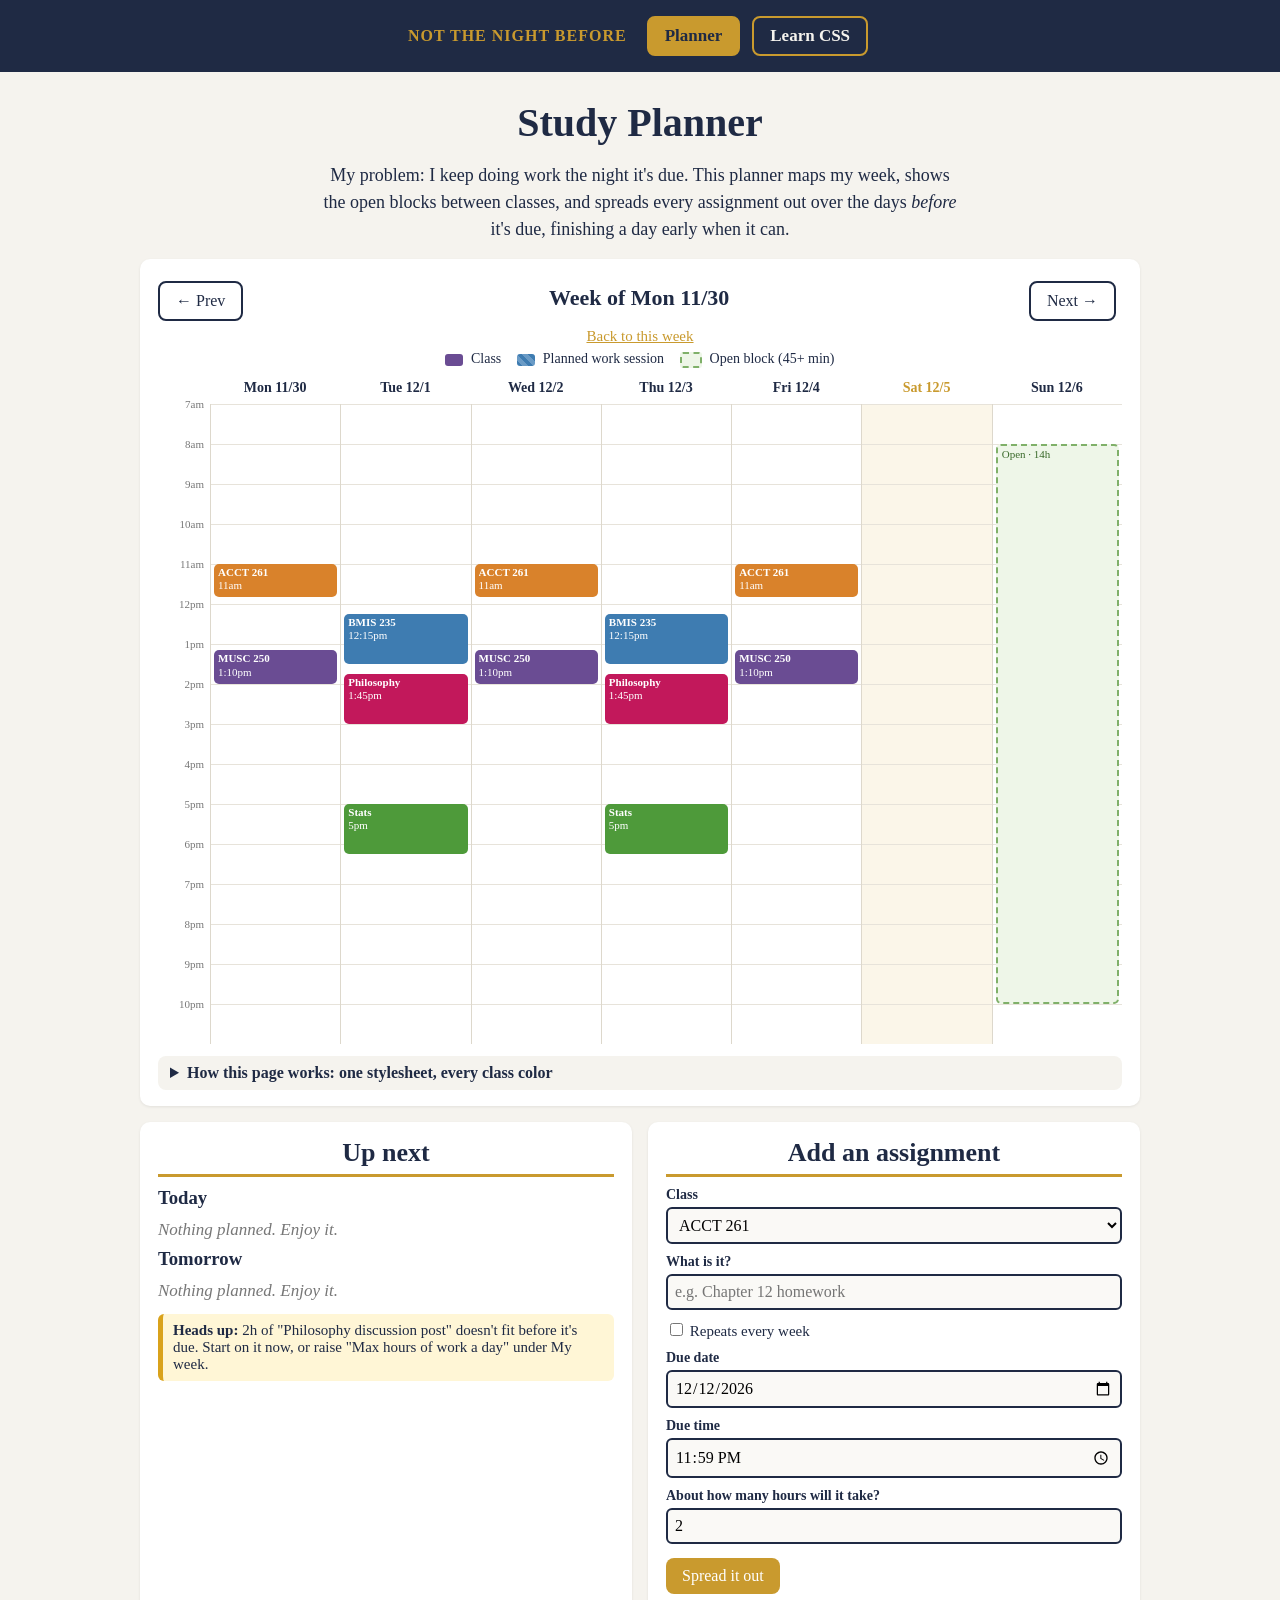
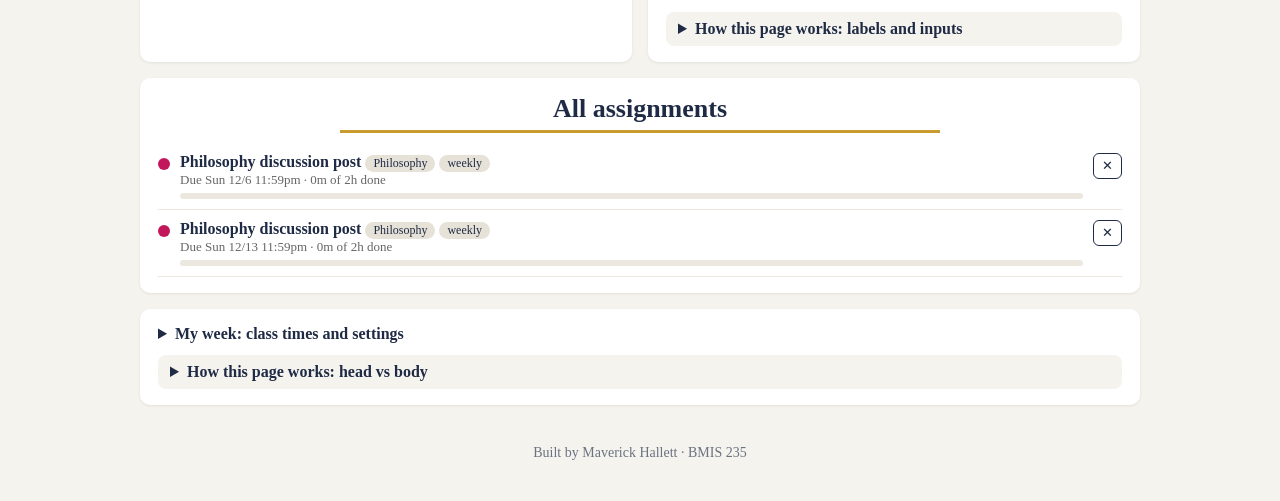
==== commit c385c377: "Review fixes: no sessions for past-due work, 10-min breaks, one warning per assignment, wrapping lin" ====
--- a/index.html
+++ b/index.html
@@ -45,6 +45,7 @@
       <span><i class="pl-key pl-key-session"></i> Planned work session</span>
       <span><i class="pl-key pl-key-open"></i> Open block (45+ min)</span>
     </div>
+    <p class="pl-swipe">Swipe sideways to see the whole week.</p>
     <div class="pl-scroll"><div class="pl-grid" id="pl-grid"></div></div>
     <details class="tool-how">
       <summary>How this page works: one stylesheet, every class color</summary>
--- a/tools.css
+++ b/tools.css
@@ -10,11 +10,10 @@
    Every block, dot and tag for a class uses these. Change one line here
    and that class changes color everywhere on the planner. */
 .c-acct  { background: #D9822B; }
-.c-cath  { background: #6A4C93; }
 .c-bmis  { background: #3E7CB1; }
 .c-phil  { background: #C2185B; }
 .c-stats { background: #4E9A3A; }
-.c-musc  { background: #B8860B; }
+.c-musc  { background: #6A4C93; }
 .c-gscg  { background: #0F766E; }
 
 /* ---------- shared layout ---------- */
@@ -351,6 +350,8 @@
 }
 
 .pl-late { color: #B3261E; font-weight: bold; }
+.pl-fin { color: #2E7D32; font-weight: bold; }
+.pl-swipe { display: none; font-size: 13px; color: #6B7280; text-align: center; }
 
 .pl-bar {
     height: 6px;
@@ -490,6 +491,8 @@
 .mini-headline { padding-left: 12px; }
 
 .mini-link {
+    display: block;
+    resize: none;
     width: calc(100% - 12px);
     margin-left: 12px;
     box-sizing: border-box;
@@ -568,6 +571,7 @@
 @media (max-width: 760px) {
     .pl-two, .pg-layout, .pg-pages { grid-template-columns: 1fr; }
     .tool-step { font-size: 14px; padding: 8px 10px; }
+    .pl-swipe { display: block; }
 }
 
 /* keep hidden things hidden even when a rule above sets display */
